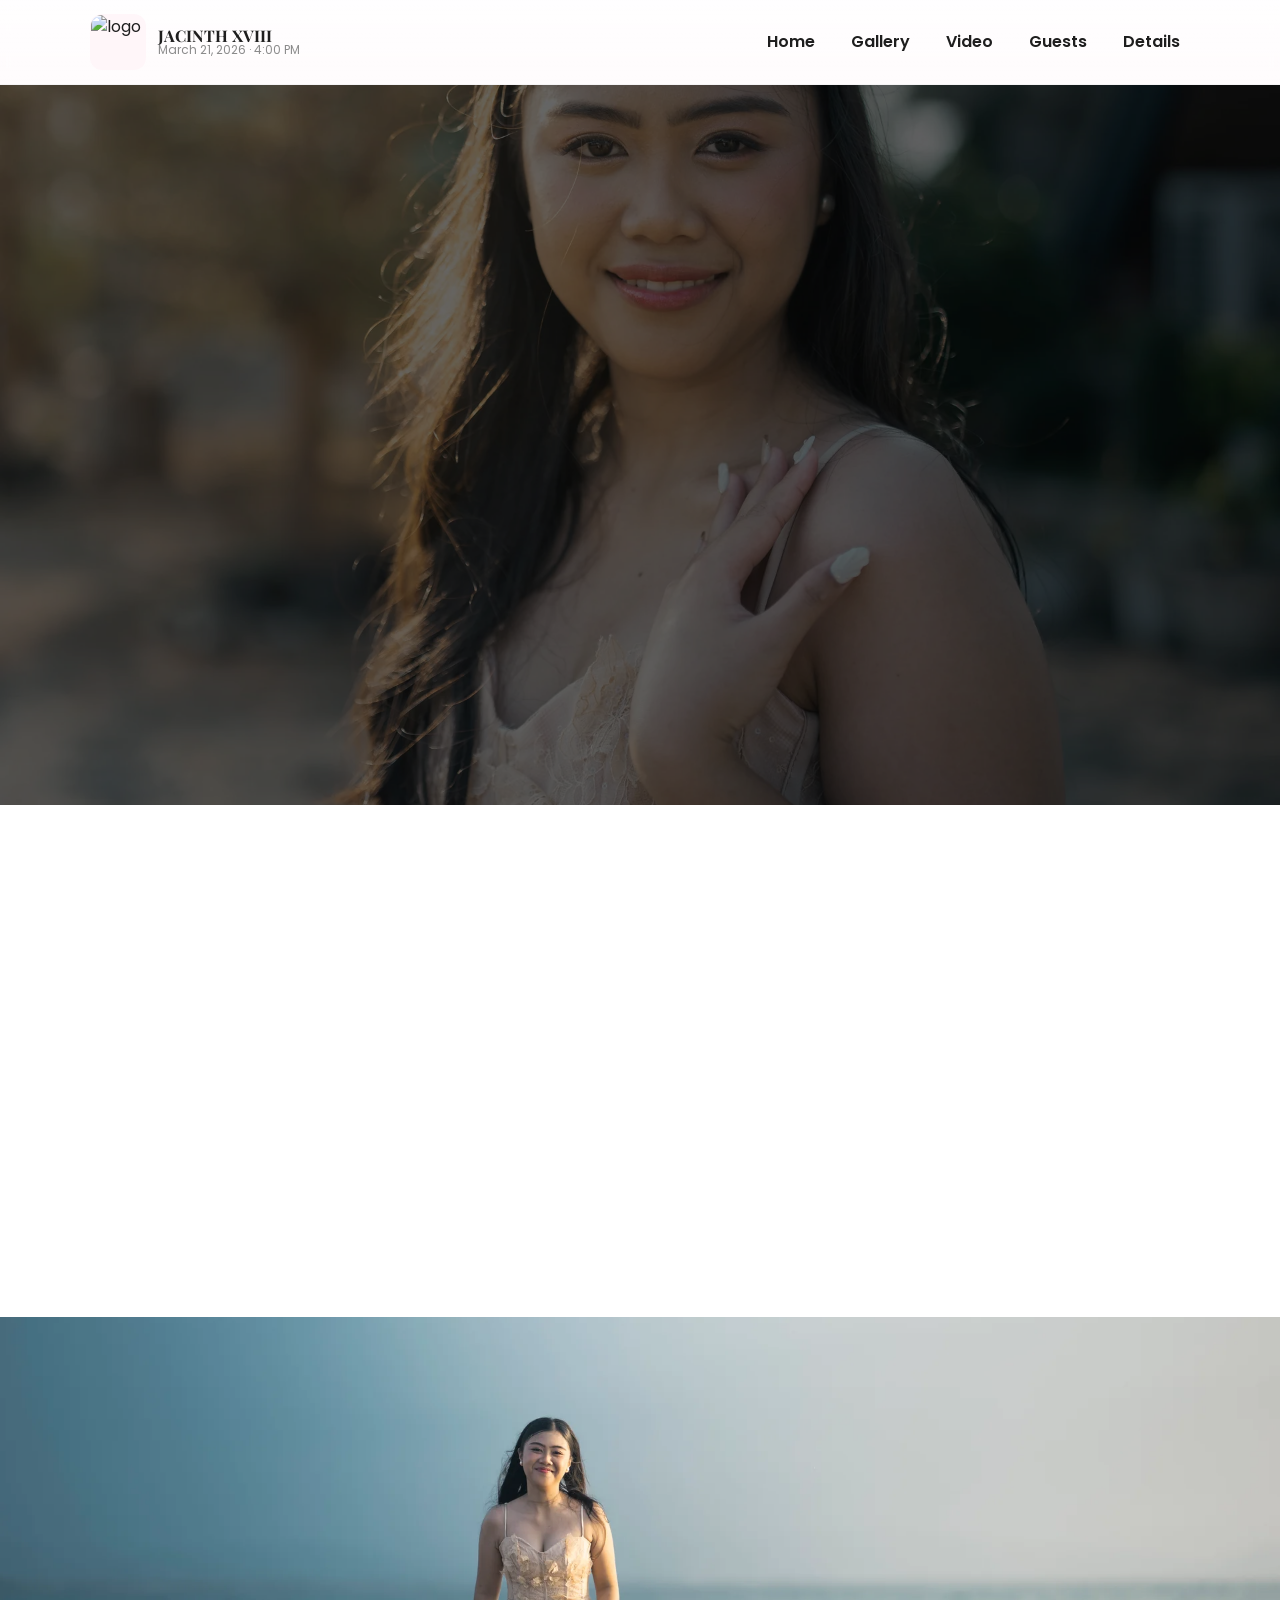
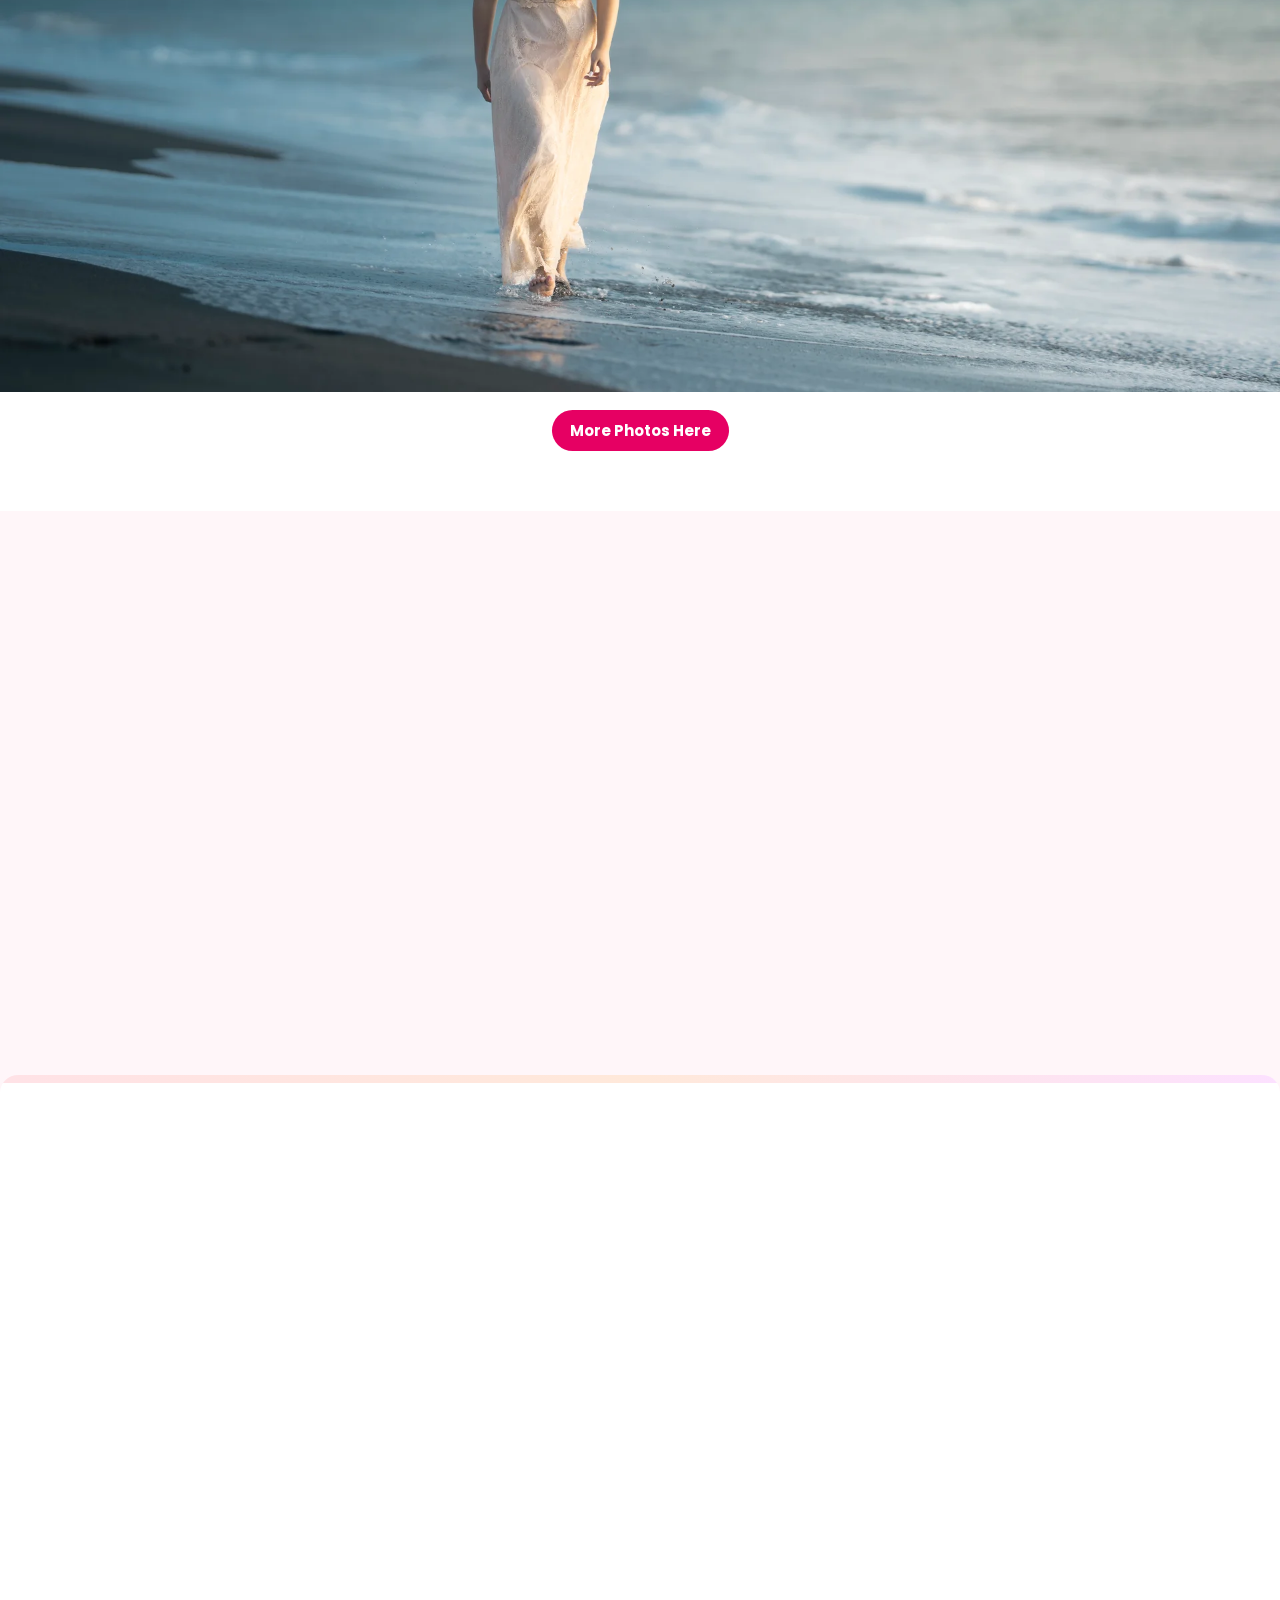
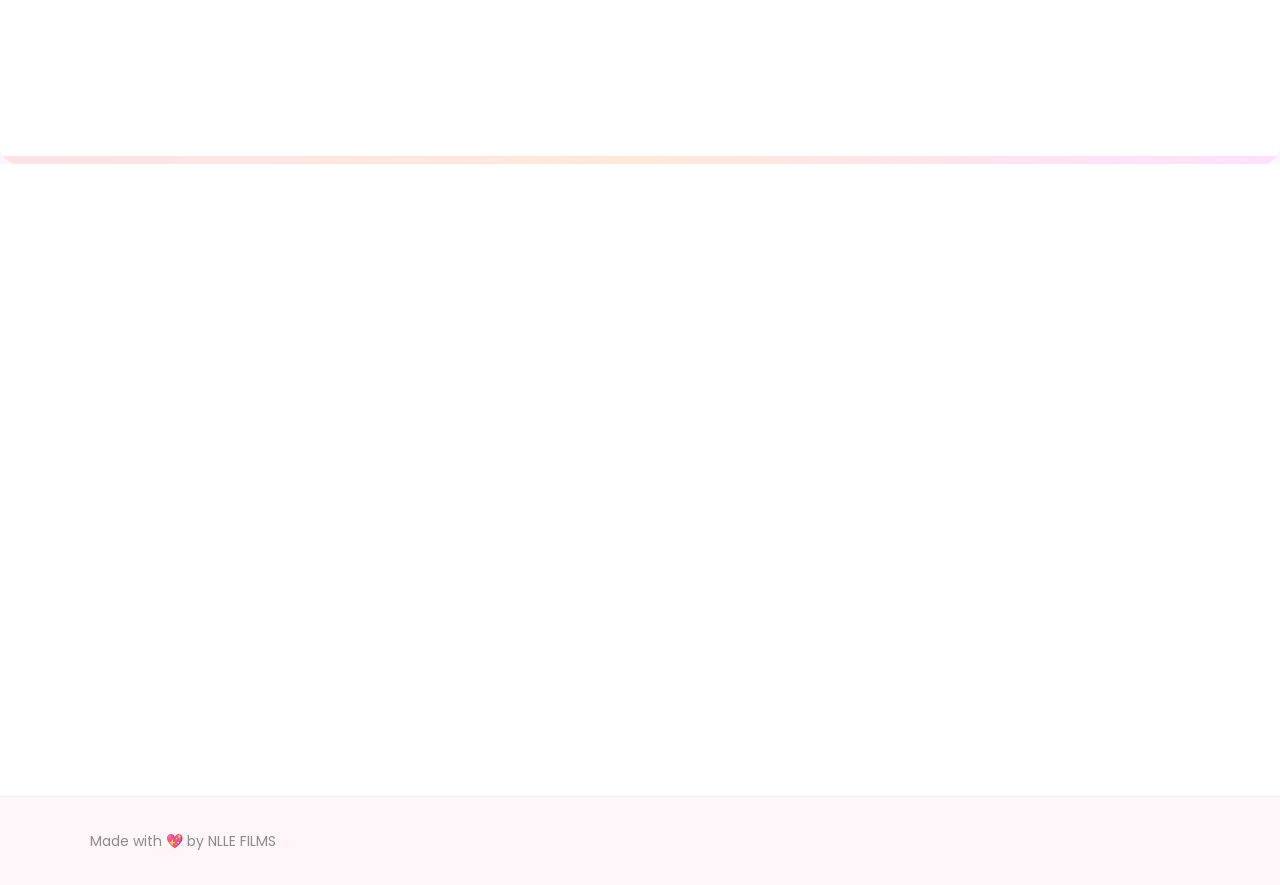
==== index.html @ ab53f70a "Initial commit with photo overlay update" ====
<!doctype html>
<html lang="en">
<head>
  <meta charset="utf-8" />
  <meta name="viewport" content="width=device-width,initial-scale=1" />
  <title> JACINTH XVIII | DEBUT</title>
  <meta name="description" content="Digital invitation — modern, responsive web invite.">
  <!-- Google Fonts -->
  <link href="https://fonts.googleapis.com/css2?family=Poppins:wght@300;400;600;700&family=Playfair+Display:wght@400;700&display=swap" rel="stylesheet">
  <!-- Swiper CSS -->
  <link rel="stylesheet" href="https://cdn.jsdelivr.net/npm/swiper@9/swiper-bundle.min.css" />
  <!-- AOS -->
  <link rel="stylesheet" href="https://cdn.jsdelivr.net/npm/aos@2.3.4/dist/aos.css" />
  <!-- Custom CSS -->
  <link rel="stylesheet" href="style.css" />
  <meta name="theme-color" content="#FFF6F9">
</head>
<body>
  <!-- NAVBAR -->
  <header class="site-header">
    <div class="container nav-inner">
      <div class="brand">
        <a href="#home" class="brand-link">
          <img src="photos/logo.jpg" alt="logo" class="logo" />
          <div class="brand-text">
            <span class="event-name">JACINTH XVIII</span>
            <small class="event-sub">March 21, 2026 · 4:00 PM</small>
          </div>
        </a>
      </div>

      <nav class="main-nav" id="mainNav">
        <ul class="nav-links">
          <li><a href="#home">Home</a></li>
          <li><a href="#gallery">Gallery</a></li>
          <li><a href="#video">Video</a></li>
          <li><a href="#guests">Guests</a></li>
          <li><a href="#details">Details</a></li>
        </ul>
       
      </nav>

      <button class="nav-toggle" id="navToggle" aria-label="Toggle navigation" aria-expanded="false">
        <span class="hamburger"></span>
      </button>
    </div>
  </header>

   <!-- PHOTO OVERLAY SECTION -->
<section id="hero-feature" class="hero-feature-wrapper">

  <div class="hero-feature-bg">
    <img src="optimized/JACINTH76.webp" alt="Jacinth Photo">
  </div>

  <div class="hero-feature-mask"></div>

  <div class="hero-feature-body" data-aos="fade-up">
    <h2 class="section-title">JACINTH XVIII</h2>
    <p class="section-sub2">A Debut by NLLE FILMS</p>
  </div>

</section>


  <!-- HERO -->
<section id="home" class="hero plain-hero">
  <div class="container hero-inner" data-aos="fade-up">
    <div class="hero-card">
      <h1 class="hero-title">You're Invited</h1>
      <p class="hero-sub">Join us as we celebrate <strong>JACINTH CHLOE 18th Birthday</strong></p>
      <p class="hero-date">March 21, 2026 · 4:00 PM</p>
      <div class="hero-actions">
        <a class="btn btn-primary" href="#details">See Details</a>
      </div>
</section>



  <!-- GALLERY / CAROUSEL -->
<section id="gallery" class="gallery-section">
  <div class="gallery-header" data-aos="fade-up">
    <h2 class="section-title">Pre Debut Photo Highlights</h2>
    <p class="section-sub">A few Snippets of the Cinematic Pre Debut Shoot</p>
  </div>

  <!-- Swiper -->
  <div class="swiper mySwiper">
    <div class="swiper-wrapper">
      <!-- Replace src values with your images in /photos -->
      <div class="swiper-slide"><img src="optimized/JACINTH92.webp" loading="lazy" alt="Photo 1"></div>
      <div class="swiper-slide"><img src="optimized/JACINTH62.webp" loading="lazy" alt="Photo 2"></div>
      <div class="swiper-slide"><img src="optimized/JACINTH19.webp" loading="lazy" alt="Photo 3"></div>
      <div class="swiper-slide"><img src="optimized/JACINTH80.webp" loading="lazy" alt="Photo 4"></div>
      <div class="swiper-slide"><img src="optimized/JACINTH73.webp" loading="lazy" alt="Photo 5"></div>
    </div>
    <div class="swiper-pagination"></div>
  </div>

  <div class="hero-actions">
        <a class="btn btn-primary" href="gallery.html">More Photos Here</a>
      </div>
</section>

  <!-- GUEST LIST -->
<section id="guests" class="section guests-section">
  <div class="container" data-aos="fade-up">
    <h2 class="section-title">The 18’s</h2>
    <p class="section-sub">We can’t wait to celebrate with everyone</p>

    <!-- Category Tabs -->
    <div class="guest-tabs">
      <button class="guest-tab active" data-target="roses">18 Roses</button>
      <button class="guest-tab" data-target="cupcakes">18 Cupcakes</button>
      <button class="guest-tab" data-target="blue-bill">18 Blue Bills</button>
      <button class="guest-tab" data-target="candles">18 Candles</button>
      <button class="guest-tab" data-target="treasures">18 Treasures</button>
    </div>

    <!-- Guest Lists -->
    <div class="guest-lists">
      <!-- Roses -->
      <div class="guest-grid active" id="roses">
        <div class="guest-card">Rome Dawa</div>
        <div class="guest-card">Jairus Custosa</div>
        <div class="guest-card">Joshua Custosa</div>
        <div class="guest-card">Red Dawa</div>
        <div class="guest-card">Edwin Gonzales</div>
        <div class="guest-card">Michelson Lapitan</div>
        <div class="guest-card">Gideon Alnas</div>
        <div class="guest-card">Asher Lucero</div>
        <div class="guest-card">Yuri Ragual</div>
        <div class="guest-card">Jasper Labiano</div>
        <div class="guest-card">Andrie Rodrigues</div>
        <div class="guest-card">Gerald Doña</div>
        <div class="guest-card">Ace Leal</div>
        <div class="guest-card">Rhyze Acosta</div>
        <div class="guest-card">Angelo Lacasandile</div>
        <div class="guest-card">Sean Banay</div>
        <div class="guest-card">Magat Dawa</div>
        <div class="guest-card">Jonathan Dawa</div>
      </div>

      <!-- Cupcakes -->
<div class="guest-grid" id="cupcakes">
  <div class="guest-card">Keisha Burgos</div>
  <div class="guest-card">Michael Lapitan</div>
  <div class="guest-card">Nadia Agbulos</div>
  <div class="guest-card">Elechtra Dawa</div>
  <div class="guest-card">Iznayra Habon</div>
  <div class="guest-card">Hanna Ragas</div>
  <div class="guest-card">Humphrey Torres</div>
  <div class="guest-card">Alison Bulan</div>
  <div class="guest-card">Abby Lanipa</div>
  <div class="guest-card">Qwyncy Opinion</div>
  <div class="guest-card">Lorhenz Javier</div>
  <div class="guest-card">Deby Cariño</div>
  <div class="guest-card">Amirah Bondad</div>
  <div class="guest-card">Jael Habon</div>
  <div class="guest-card">Jelai Daqcuel</div>
  <div class="guest-card">Maylene Buhatin</div>
  <div class="guest-card">John Michael Jandoc</div>
  <div class="guest-card">Robert Quining</div>
</div>

<!-- Blue Bill -->
<div class="guest-grid" id="blue-bill">
  <div class="guest-card">Camilo Rodila</div>
  <div class="guest-card">Ignatilis Rodila</div>
  <div class="guest-card">Rodelito Rodila</div>
  <div class="guest-card">Rodolfo Rodila</div>
  <div class="guest-card">Hazel Cherry Lai</div>
  <div class="guest-card">Jojo Turgano</div>
  <div class="guest-card">Mharian Ragasa</div>
  <div class="guest-card">Rachel Hernandez</div>
  <div class="guest-card">Naveed Warraich</div>
  <div class="guest-card">Lelaine Lapitan</div>
  <div class="guest-card">Susan Laquindanum</div>
  <div class="guest-card">Emely Avilla</div>
  <div class="guest-card">Ethel Turgano</div>
  <div class="guest-card">Roniel Lacap</div>
  <div class="guest-card">Cherry Ann Sevilla</div>
  <div class="guest-card">Aze Valdez</div>
  <div class="guest-card">Lea Joson</div>
  <div class="guest-card">Jaylord Escobar</div>
  <div class="guest-card">Barry Bokingkito</div>
  <div class="guest-card">Mark Anthony Ombac</div>
  <div class="guest-card">Luzvemenda Maputol</div>
  <div class="guest-card">Noreen Villa Fuerte</div>
  <div class="guest-card">Lesly Anne Rufin</div>
  <div class="guest-card">Erica Joy Medina</div>
  <div class="guest-card">Jellyn Maasin</div>
  <div class="guest-card">Jeron Azures</div>
</div>

<!-- 18 Candles -->
<div class="guest-grid" id="candles">
  <div class="guest-card">Eusebia Dawa</div>
  <div class="guest-card">Juliet Gonzales</div>
  <div class="guest-card">Sharon Dawa</div>
  <div class="guest-card">Eulaine Dawa</div>
  <div class="guest-card">Yen Gonzales</div>
  <div class="guest-card">Kaycee Rodriguez</div>
  <div class="guest-card">Annika Gabaldon</div>
  <div class="guest-card">Cassy Andaya</div>
  <div class="guest-card">Yvette Mulato</div>
  <div class="guest-card">Stephanie Agballog</div>
  <div class="guest-card">Dymphna Bumadilla</div>
  <div class="guest-card">Vibeth Tique</div>
  <div class="guest-card">Altheia Celes</div>
  <div class="guest-card">Kate Alamani</div>
  <div class="guest-card">Hanamichi Galigaro</div>
  <div class="guest-card">Eunice Lacanaria</div>
  <div class="guest-card">Carina Dawa</div>
</div>

<!-- 18 Treasures -->
<div class="guest-grid" id="treasures">
  <div class="guest-card">Fiona Fajardo</div>
  <div class="guest-card">Ameerah Leal</div>
  <div class="guest-card">Alyssa Medrano</div>
  <div class="guest-card">Shaira Garayan</div>
  <div class="guest-card">Jasmine Lardizabal</div>
  <div class="guest-card">Shane Vega</div>
  <div class="guest-card">Saesha Leal</div>
  <div class="guest-card">Atria Mones</div>
  <div class="guest-card">Ariane Dacones</div>
  <div class="guest-card">Irish Toquero</div>
  <div class="guest-card">Brian Morata</div>
  <div class="guest-card">Alaina Patrizeia</div>
  <div class="guest-card">Jenna Portez</div>
  <div class="guest-card">Grant Aquino</div>
  <div class="guest-card">Nick Manzano</div>
  <div class="guest-card">Lance Andaya</div>
  <div class="guest-card">Cj Libao</div>
  <div class="guest-card">Irish Gail</div>
</div>
      
    </div>
  </div>
</section>


  <!-- EVENT DETAILS -->
<section id="details" class="section details-section">
  <div class="container" data-aos="fade-up">
    <h2 class="section-title">Event Details</h2>
    <p class="section-sub">Here’s everything you need to know</p>

    <div class="details-grid">
      <div class="details-card">
        <h3>Venue</h3>
        <p>Sevilla Beach Road, Casilagan, Sta. Cruz, Ilocos Sur</p>
        <a class="map-link" href="https://maps.app.goo.gl/eJBaEur9HSqV8cCT7" target="_blank" rel="noopener">📍 Open in Google Maps</a>
      </div>

      <div class="details-card">
        <h3>Date & Time</h3>
        <ul class="detail-list">
          <li><strong>Date:</strong> March 21, 2026</li>
          <li><strong>Time:</strong> 4:00 in the Afternoon</li>
        </ul>
      </div>

      <div class="details-card">
        <h3>Dress Code</h3>
        <p>Blue</p>
      </div>

    <!-- GIFT GUIDE (Interactive Accordion) -->
    <div class="gift-guide">
      <button class="gift-toggle">
        <h3>🎁 Gift Guide</h3>
        <span class="toggle-icon">+</span>
      </button>

    </div>
  </div>
</section>

<!-- EVENT SUPPLIERS / CREDITS -->
<section id="suppliers" class="suppliers-section">
  <div class="container" data-aos="fade-up">
    <h2 class="section-title">Event Suppliers</h2>
    <p class="section-sub">The Amazing Event Teams</p>

    <div class="suppliers-grid">
        <!-- Featured Supplier -->
    <div class="featured-supplier">
      <p>Captured & Created By</p>
      <a href="https://www.facebook.com/nllefilms" target="_blank" class="featured-link flinders-font">
        NLLE <span>Films</span> 🎥
      </a>
    </div>

      <div class="supplier-card">
        <h3>Catering</h3>
        <p class="supplier-name">Castro Catering Services</p>
      </div>

      <div class="supplier-card">
        <h3>Emcee</h3>
        <p class="supplier-name">Mr. Kenneth Corpuz</p>
      </div>
      <div class="supplier-card1">
        <p>Photobooth by NLLE FILMS</p>
      </div>

      
    </div>
  </div>
</section>


  <!-- FOOTER -->
  <footer class="site-footer">
    <div class="container footer-inner">
      <div class="footer-left">
        <p>Made with <span aria-hidden="true">💖</span> by NLLE FILMS</p>
      </div>
      
    </div>
  </footer>

  <!-- Dependencies (Swiper, AOS) and custom script -->
  <script src="https://cdn.jsdelivr.net/npm/swiper@9/swiper-bundle.min.js"></script>
  <script src="https://cdn.jsdelivr.net/npm/aos@2.3.4/dist/aos.js"></script>
  <script src="script.js"></script>
</body>
</html>
---- style.css ----
@font-face {
  font-family: 'Flinders Trial';
  src: url('fonts/FlindersTrial-Regular.woff2') format('woff2'),
       url('fonts/FlindersTrial-Regular.ttf') format('truetype');
  font-weight: normal;
  font-style: normal;
  font-display: swap;
}

/* ===== Variables & Base ===== */
:root {
  --bg: #FFF6F9;
  --card: #FFFFFF;
  --muted: #8b8b8b;
  --text: #1e1e1e;
  --primary: #FFD6E0; /* light pink */
  --accent: #e60063;  /* main accent */
  --gold: #FFD700;
  --radius: 14px;
  --glass: rgba(255,255,255,0.6);
  --container: 1100px;
}

* { box-sizing: border-box; }
html, body { height: 100%; }

body {
  margin: 0;
  font-family: 'Poppins', system-ui, -apple-system, "Segoe UI", Roboto, "Helvetica Neue", Arial;
  color: var(--text);
  background: var(--bg);
  -webkit-font-smoothing: antialiased;
  -moz-osx-font-smoothing: grayscale;
  line-height: 1.45;
  -webkit-overflow-scrolling: touch;
}

/* ===== Layout container ===== */
.container {
  width: calc(100% - 48px);
  max-width: var(--container);
  margin: 0 auto;
}

/* ===== Header / Nav ===== */
.site-header {
  position: sticky;
  top: 0;
  z-index: 120;
  backdrop-filter: blur(6px);
  background: linear-gradient(180deg, rgba(255,255,255,0.88), rgba(255,255,255,0.62));
  border-bottom: 1px solid rgba(0,0,0,0.04);
}

.nav-inner {
  display: flex;
  align-items: center;
  gap: 16px;
  padding: 14px 0;
}

.brand { display: flex; align-items: center; gap: 12px; }
.brand-link { display: flex; align-items: center; gap: 12px; text-decoration: none; color: inherit; }

.logo {
  width: 56px; height: 56px; border-radius: 12px;
  background: linear-gradient(135deg, var(--bg), var(--bg));
  object-fit: cover; padding: 1px; display: inline-block;
}

.brand-text { line-height: 1; }
.event-name { display: block; font-family: 'Playfair Display', serif; font-weight: 700; }
.event-sub { display: block; font-size: 12px; color: var(--muted); }

/* nav */
.main-nav { margin-left: auto; display: flex; align-items: center; gap: 18px; }
.nav-links { list-style: none; padding: 0; margin: 0; display: flex; gap: 16px; align-items: center; }
.nav-links a {
  color: var(--text); text-decoration: none; font-weight: 600;
  padding: 8px 10px; border-radius: 8px;
}
.nav-links a:hover {
  background: var(--card);
  box-shadow: 0 6px 20px rgba(129, 137, 154, 0.06);
}
.rsvp-btn {
  background: var(--accent); color: #fff;
  padding: 8px 14px; border-radius: 999px; text-decoration: none;
  font-weight: 700; box-shadow: 0 6px 20px rgba(139,198,236,0.18);
}

/* mobile toggle */
.nav-toggle { display: none; background: none; border: 0; padding: 8px; border-radius: 8px; }
.hamburger {
  display: inline-block; width: 28px; height: 2px; background: #333; position: relative;
}
.hamburger::before, .hamburger::after {
  content: ""; position: absolute; left: 0; width: 28px; height: 2px; background: #333; transition: transform .2s;
}
.hamburger::before { top: -8px; }
.hamburger::after { top: 8px; }

/* ===== HERO ===== */
.hero {
  min-height: 2vh;
  display: flex;
  align-items: center;
  justify-content: center;
  position: relative;
  background: #ffffff;
  color: #222;
  padding: 2rem 0;
}

.hero-overlay { display: none; }

.hero-inner {
  position: relative;
  display: flex;
  align-items: center;
  justify-content: center;
  text-align: center;
}

.hero-card {
  max-width: 820px;
  background: #ffffff;
  border: 1px solid rgba(0, 0, 0, 0.05);
  border-radius: 18px;
  padding: 40px 32px;
  box-shadow: 0 12px 40px rgba(0, 0, 0, 0.06);
}

.hero-title {
  font-family: 'Playfair Display', serif;
  font-size: 42px;
  margin: 8px 0;
  color: #222;
}

.hero-sub { font-size: 18px; margin: 6px 0; color: #555; }
.hero-date { font-weight: 700; margin: 10px 0; color: #333; }

.hero-actions {
  display: flex;
  gap: 12px;
  justify-content: center;
  margin-top: 18px;
}

.btn {
  display: inline-block;
  padding: 10px 18px;
  border-radius: 999px;
  text-decoration: none;
  font-weight: 700;
  font-size: 15px;
  transition: all 0.3s ease;
}

.btn-primary { background: var(--accent); color: #fff; }
.btn-primary:hover { opacity: 0.9; transform: translateY(-2px); }

.btn-ghost {
  background: transparent;
  border: 2px solid rgba(0, 0, 0, 0.08);
  color: #222;
}
.btn-ghost:hover { background: rgba(0, 0, 0, 0.03); }

/* music toggle */
.music-toggle {
  position: absolute;
  right: 20px;
  bottom: 20px;
  background: #fff;
  border-radius: 50%;
  width: 44px;
  height: 44px;
  border: 0;
  font-weight: 700;
  box-shadow: 0 10px 30px rgba(24, 24, 24, 0.06);
  cursor: pointer;
  transition: all 0.3s ease;
}
.music-toggle:hover { transform: scale(1.05); }

/* ===== Sections ===== */
.section { padding: 68px 0; }
.section-title {
  font-family: 'Playfair Display', serif;
  font-size: 28px;
  margin: 0 0 8px;
}
.section-sub2 { color: white; margin-bottom: 22px; margin-top: -30px; }

/* ===== Full-width Gallery Carousel ===== */
.gallery-section {
  width: 100%;
  overflow: hidden;
  background: #fff;
  padding: 60px 0;
}

.gallery-header {
  text-align: center;
  margin-bottom: 24px;
}

.gallery-section .section-title {
  font-family: 'Playfair Display', serif;
  font-size: 2rem;
  color: #222;
}

.gallery-section .section-sub {
  font-size: 1rem;
  color: #666;
}

/* Make carousel edge-to-edge full width */
.mySwiper {
  width: 100vw;
  position: relative;
  left: 50%;
  right: 50%;
  margin-left: -50vw;
  margin-right: -50vw;
}

.swiper-slide img {
  width: 100%;
  height: 75vh;
  object-fit: cover;
  display: block;
}

.swiper-pagination { bottom: 12px !important; }
.swiper-pagination-bullet {
  background: var(--accent);
  opacity: 0.6;
}
.swiper-pagination-bullet-active {
  opacity: 1;
  background: var(--accent);
}



/* ===== Fullscreen Video Section ===== */
.video-section {
  position: relative;
  width: 100%;
  height: 100vh;
  overflow: hidden;
}

.video-section .video-bg {
  position: absolute;
  top: 0; left: 0;
  width: 100%;
  height: 100%;
  object-fit: cover;
  z-index: 0;
}

.video-section .video-overlay {
  position: absolute;
  top: 0; left: 0;
  width: 100%; height: 100%;
  background: rgba(0,0,0,0.25);
  display: flex;
  align-items: center;
  justify-content: center;
  z-index: 1;
}

.video-section .video-content {
  text-align: center;
  color: #fff;
  padding: 1em 2em;
}
.video-section .section-title {
  font-family: 'Playfair Display', serif;
  font-size: 2.5rem;
  margin: 0 0 0.5em;
}
.video-section .section-sub {
  font-size: 1.1rem;
  color: #f5f5f5;
}

/* ===== Guest List Tabs ===== */
.guest-tabs {
  display: flex;
  justify-content: center;
  gap: 10px;
  margin-bottom: 30px;
  flex-wrap: wrap;
}

.guest-tab {
  background: #fff;
  border: 2px solid var(--primary);
  color: var(--accent);
  font-weight: 600;
  padding: 10px 18px;
  border-radius: 999px;
  cursor: pointer;
  transition: all 0.3s ease;
}

.guest-tab:hover {
  background: var(--primary);
  color: #fff;
  transform: translateY(-2px);
}

.guest-tab.active {
  background: var(--accent);
  color: #fff;
  border-color: var(--accent);
}

/* ===== Guest Grid ===== */
.guest-grid {
  display: none;
  grid-template-columns: repeat(auto-fit, minmax(140px, 1fr));
  gap: 14px;
  transition: opacity 0.3s ease;
}

.guest-grid.active {
  display: grid;
  animation: fadeIn 0.4s ease forwards;
}

@keyframes fadeIn {
  from { opacity: 0; transform: translateY(10px); }
  to { opacity: 1; transform: translateY(0); }
}

/* Guest Cards */
.guest-card {
  background: var(--card);
  padding: 16px 10px;
  border-radius: 14px;
  text-align: center;
  font-weight: 600;
  box-shadow: 0 8px 24px rgba(0,0,0,0.04);
  transition: transform 0.25s ease, box-shadow 0.25s ease;
}

.guest-card:hover {
  transform: translateY(-4px);
  box-shadow: 0 10px 30px rgba(0,0,0,0.08);
}

/* Responsive */
@media (max-width: 480px) {
  .guest-tab {
    padding: 8px 14px;
    font-size: 14px;
  }
}


/* ===== EVENT DETAILS SECTION ===== */
.details-section {
  background: #fff;
  padding: 80px 0;
  border-radius: 18px;
  position: relative;
  overflow: hidden;
}

/* Decorative gradient glow at top and bottom */
.details-section::before,
.details-section::after {
  content: "";
  position: absolute;
  left: 0;
  width: 100%;
  height: 8px;
  background: linear-gradient(90deg, #ffb6c1, #ffc7a2, #f8b3ff);
  opacity: 0.4;
}
.details-section::before {
  top: 0;
}
.details-section::after {
  bottom: 0;
}

/* Grid Layout */
.details-grid {
  display: grid;
  grid-template-columns: repeat(auto-fit, minmax(260px, 1fr));
  gap: 24px;
  margin-top: 40px;
}

/* Card Styles */
.details-card {
  background: linear-gradient(180deg, #ffffff 80%, #f9f9f9);
  border-radius: 16px;
  padding: 28px 24px;
  box-shadow: 0 6px 20px rgba(0,0,0,0.05);
  border: 1px solid rgba(0,0,0,0.05);
  text-align: left;
  transition: transform 0.3s ease, box-shadow 0.3s ease, border 0.3s ease;
}

.details-card:hover {
  transform: translateY(-6px);
  box-shadow: 0 16px 40px rgba(0,0,0,0.08);
  border-color: rgba(255, 182, 193, 0.6);
}

/* Title */
.details-card h3 {
  font-size: 1.3rem;
  font-weight: 700;
  margin-bottom: 10px;
  color: #222;
  position: relative;
}

.details-card h3::after {
  content: "";
  display: block;
  width: 40px;
  height: 3px;
  background: linear-gradient(90deg, #ffb6c1, #ff99cc);
  border-radius: 2px;
  margin-top: 6px;
}

/* Text */
.details-card p {
  color: #555;
  line-height: 1.6;
  font-size: 0.95rem;
}

/* List */
.details-card ul {
  list-style: none;
  padding: 0;
  margin: 0;
}

.details-card ul li {
  margin: 6px 0;
  color: #444;
  display: flex;
  align-items: center;
  gap: 8px;
}

.details-card ul li::before {
  content: "⏺";
  font-size: 8px;
  color: #ff99cc;
}

/* Buttons */
.details-card .btn {
  display: inline-block;
  margin-top: 10px;
  background: linear-gradient(90deg, #ff99cc, #ffc7a2);
  color: #fff;
  border: none;
  border-radius: 999px;
  padding: 10px 18px;
  font-weight: 600;
  text-decoration: none;
  transition: background 0.3s ease, transform 0.2s ease;
}

.details-card .btn:hover {
  background: linear-gradient(90deg, #ff82ba, #ffb37a);
  transform: translateY(-2px);
}

/* Map link */
.map-link {
  display: inline-block;
  margin-top: 6px;
  color: #ff66a0;
  text-decoration: none;
  font-weight: 600;
  transition: color 0.3s ease;
}

.map-link:hover {
  color: #ff3385;
}


/* ===== Gift Guide Accordion ===== */
.gift-guide {
  margin-top: 50px;
  max-width: 700px;
  margin-inline: auto;
  background: var(--card);
  border-radius: var(--radius);
  box-shadow: 0 8px 28px rgba(0,0,0,0.04);
  overflow: hidden;
  transition: all 0.3s ease;
}

.gift-toggle {
  width: 100%;
  background: var(--primary);
  border: none;
  outline: none;
  display: flex;
  justify-content: space-between;
  align-items: center;
  padding: 18px 24px;
  font-size: 1.2rem;
  font-weight: 600;
  cursor: pointer;
  color: var(--accent);
  border-bottom: 1px solid rgba(0,0,0,0.05);
}

.gift-toggle:hover {
  background: var(--accent);
  color: #fff;
}

.toggle-icon {
  font-size: 1.6rem;
  transition: transform 0.3s ease;
}

.gift-content {
  display: none;
  background: #fff;
  padding: 24px;
  animation: fadeIn 0.4s ease;
}

.gift-content ul {
  list-style: none;
  margin: 0;
  padding: 0;
}

.gift-content li {
  padding: 8px 0;
  border-bottom: 1px solid rgba(0,0,0,0.05);
  font-size: 15px;
  color: #333;
}

.gift-content li strong {
  color: var(--accent);
}

/* Active Accordion State */
.gift-guide.active .gift-content {
  display: block;
}

.gift-guide.active .toggle-icon {
  transform: rotate(45deg);
}

/* Animation */
@keyframes fadeIn {
  from {opacity: 0; transform: translateY(10px);}
  to {opacity: 1; transform: translateY(0);}
}


/* Footer */
.site-footer {
  padding: 20px 0;
  background: transparent;
  border-top: 1px solid rgba(0,0,0,0.04);
}
.footer-inner {
  display: flex;
  justify-content: space-between;
  align-items: center;
  gap: 12px;
  font-size: 14px;
  color: var(--muted);
}

/* ===== Responsive ===== */
@media (max-width: 900px) {
  .hero-card { padding: 22px; }
  .logo { width: 44px; height: 44px; }
  .nav-links { display: none; }
  .nav-toggle { display: block; }
  .main-nav.active .nav-links {
    display: flex; flex-direction: column;
    position: absolute; right: 18px; top: 68px;
    background: var(--card); padding: 8px;
    border-radius: 12px;
    box-shadow: 0 10px 34px rgba(0,0,0,0.08);
  }
  .rsvp-btn { display: none; }
  .swiper-slide img { height: 260px; }
}

@media (max-width: 480px) {
  .hero-title { font-size: 28px; }
  .hero-sub { font-size: 15px; }
  .hero-inner { padding: 40px 0; }
  .music-toggle { right: 12px; bottom: 12px; }
}

.video-section {
  background: #fff;
  height: 700px;
  padding: 80px 0;
  text-align: center;
}

.video-header {
  margin-bottom: 30px;
}

.video-container {
  position: relative;
  max-width: 900px;
  margin: 0 auto;
  border-radius: 16px;
  overflow: hidden;
  box-shadow: 0 10px 40px rgba(0, 0, 0, 0.1);
}

.highlight-video {
  width: 100%;
  height: auto;
  display: block;
  object-fit: cover;
  border-radius: 16px;
  background: #000;
}

/* Make video responsive */
@media (max-width: 900px) {
  .video-container {
    max-width: 95%;
  }
}

@media (max-width: 600px) {
  .video-section {
    padding: 60px 0;
    height: 500px;
  }

  .highlight-video {
    border-radius: 12px;
  }
}

/* ===== Event Suppliers Section ===== */
.suppliers-section {
  background: #fff;
  padding: 100px 0;
}

.suppliers-section .section-title {
  text-align: center;
  font-size: 2.4rem;
  color: #222;
  margin-bottom: 10px;
}

.suppliers-section .section-sub {
  text-align: center;
  color: #666;
  margin-bottom: 50px;
  font-size: 1rem;
}

/* ===== Featured Supplier (NLLE Films) ===== */
.featured-supplier {
  text-align: center;
  margin-bottom: 60px;
}

.featured-supplier p {
  color: #888;
  font-size: 0.95rem;
  margin-bottom: 8px;
  letter-spacing: 1px;
}

.featured-link {
  display: inline-block;
  font-family: 'Playfair Display', serif;
  font-size: 2rem;
  font-weight: 700;
  color: #e91e63;
  text-decoration: none;
  background: linear-gradient(90deg, #e91e63, #ff4081);
  -webkit-background-clip: text;
  -webkit-text-fill-color: transparent;
  transition: all 0.3s ease;
  position: relative;
}

.featured-link span {
  color: #111;
  -webkit-text-fill-color: initial;
}

.featured-link::after {
  content: "→";
  opacity: 0;
  margin-left: 8px;
  transition: all 0.3s ease;
  color: #e91e63;
}

.featured-link:hover::after {
  opacity: 1;
  transform: translateX(5px);
}

.featured-link:hover {
  transform: scale(1.05);
}

/* ===== Grid of Other Suppliers ===== */
.suppliers-grid {
  display: grid;
  grid-template-columns: repeat(auto-fit, minmax(220px, 1fr));
  gap: 30px;
  max-width: 900px;
  margin: 0 auto;
}

.supplier-card {
  background: #f0f0f0;
  border-radius: 16px;
  padding: 25px 20px;
  text-align: center;
  transition: all 0.25s ease;
  box-shadow: 0 6px 18px rgba(0,0,0,0.04);
}

.supplier-card1 {
  background: #1f1f1f;
  color: white;
  border-radius: 16px;
  padding: 25px 20px;
  text-align: center;
  transition: all 0.25s ease;
  box-shadow: 0 6px 18px rgba(0,0,0,0.04);
}

.supplier-card1:hover {
  background: #ffffff;
  color: black;
  border-radius: 16px;
  padding: 25px 20px;
  text-align: center;
  transition: all 0.25s ease;
  box-shadow: 0 6px 18px rgba(0,0,0,0.04);
}

.supplier-card:hover {
  transform: translateY(-5px);
  box-shadow: 0 12px 28px rgba(0,0,0,0.06);
}

.supplier-card h3 {
  color: #555;
  font-size: 1rem;
  font-weight: 600;
  margin-bottom: 8px;
}

.supplier-name {
  font-size: 1.1rem;
  color: #111;
  text-decoration: none;
  font-weight: 600;
}


/* Flinders Trial font style */
.flinders-font {
  font-family: 'Flinders Trial', serif;
}

/* Mobile optimization */
@media (max-width: 600px) {
  .featured-link {
    font-size: 1.6rem;
  }
}

.youtube-wrapper {
  position: relative;
  width: 100%;
  padding-bottom: 56.25%; /* 16:9 aspect ratio */
  height: 0;
  overflow: hidden;
}

.youtube-wrapper iframe {
  position: absolute;
  top: 0;
  left: 0;
  width: 100%;
  height: 100%;
  border: 0;
}

.video-wrapper {
  position: relative;
  width: 100%;
  max-width: 960px;
  margin: 0 auto;
  padding-bottom: 56.25%; /* 16:9 aspect ratio */
  height: 0;
  overflow: hidden;
}

.video-wrapper video,
.video-wrapper img {
  position: absolute;
  top: 0;
  left: 0;
  width: 100%;
  height: 100%;
  object-fit: cover;
}

.video-wrapper .video-poster {
  cursor: pointer;
}

.video-wrapper .play-button {
  position: absolute;
  top: 50%;
  left: 50%;
  transform: translate(-50%, -50%);
  text-decoration: none;
  font-size: 4rem;
  color: #fff;
  cursor: pointer;
  z-index: 2;
  text-shadow: 0 0 10px rgba(0,0,0,0.7);
}

.video-wrapper .play-button1 {
  position: absolute;
  top: 50%;
  left: 50%;
  transform: translate(-50%, -50%);
  text-decoration: none;
  font-size: 4rem;
  color: #fff;
  cursor: pointer;
  z-index: 2;
  text-shadow: 0 0 10px rgba(0,0,0,0.7);
}

/* Unique Hero Feature Section */
.hero-feature-wrapper {
  position: relative;
  width: 100%;
  height: 80vh; /* Responsive height */
  min-height: 500px;
  display: flex;
  align-items: center;
  justify-content: center;
  overflow: hidden;
  color: #fff;
}

.hero-feature-bg {
  position: absolute;
  top: 0;
  left: 0;
  width: 100%;
  height: 100%;
  z-index: 1;
}

.hero-feature-bg img {
  width: 100%;
  height: 100%;
  object-fit: cover;
}

/* The Overlay Mask */
.hero-feature-mask {
  position: absolute;
  top: 0;
  left: 0;
  width: 100%;
  height: 100%;
  background: rgba(0, 0, 0, 0.6); /* Darkens the image for text clarity */
  z-index: 2;
}

/* The Text Content */
.hero-feature-body {
  position: relative;
  text-align: center;
  z-index: 3;
  padding: 0 20px;
}

.section-sub2 {
  padding-top: 10px;
}
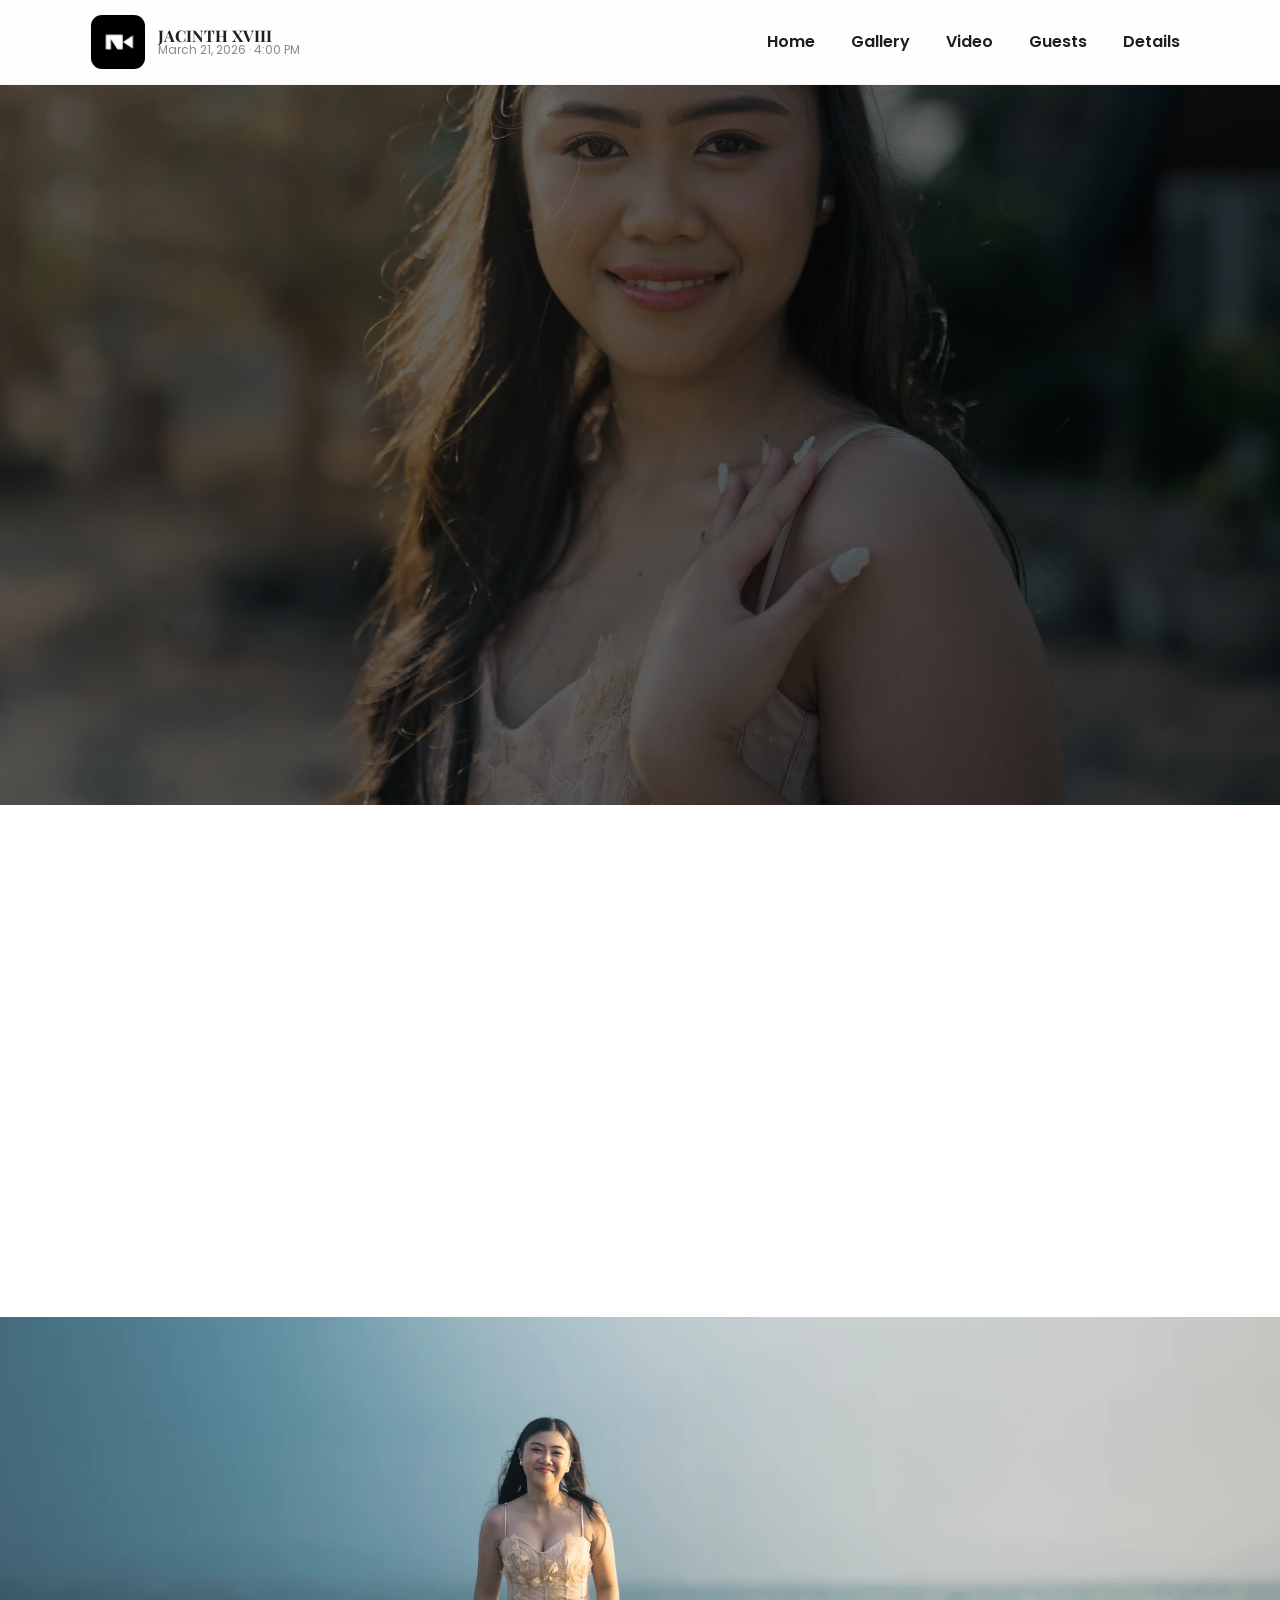
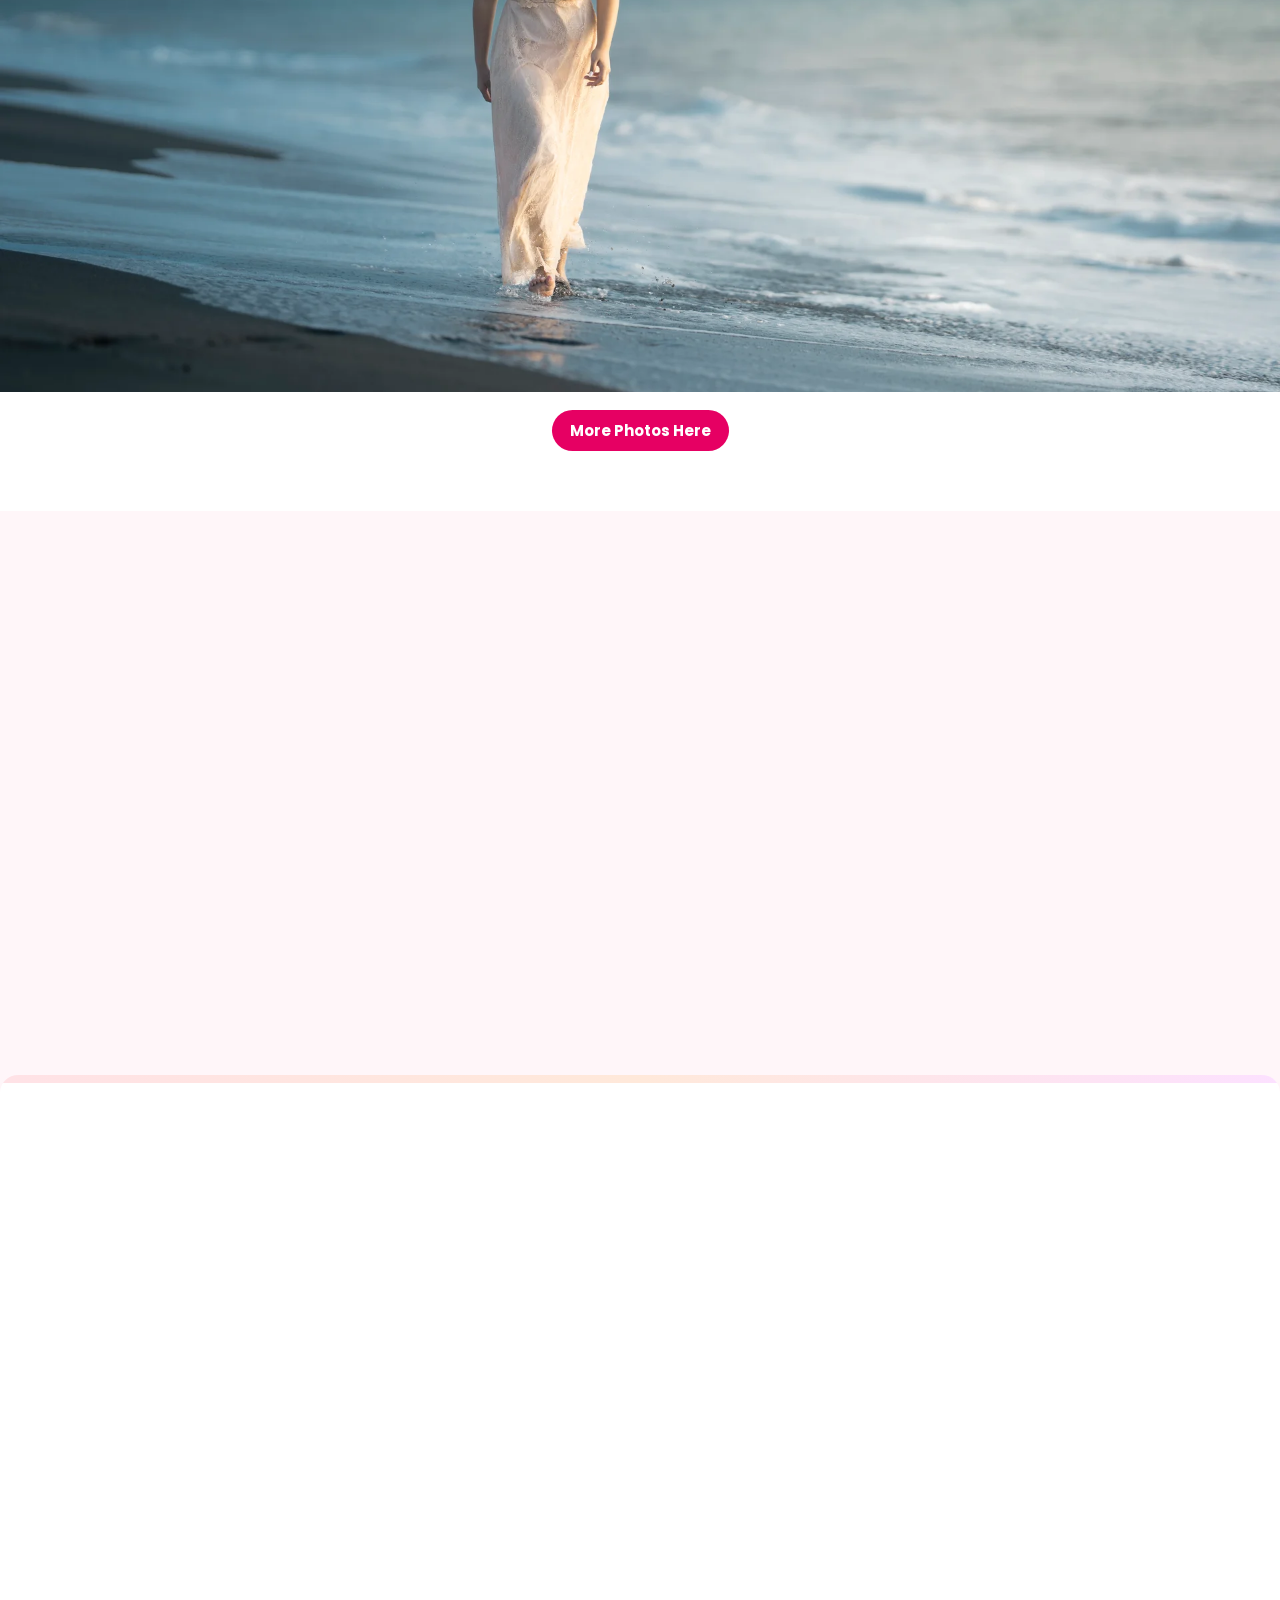
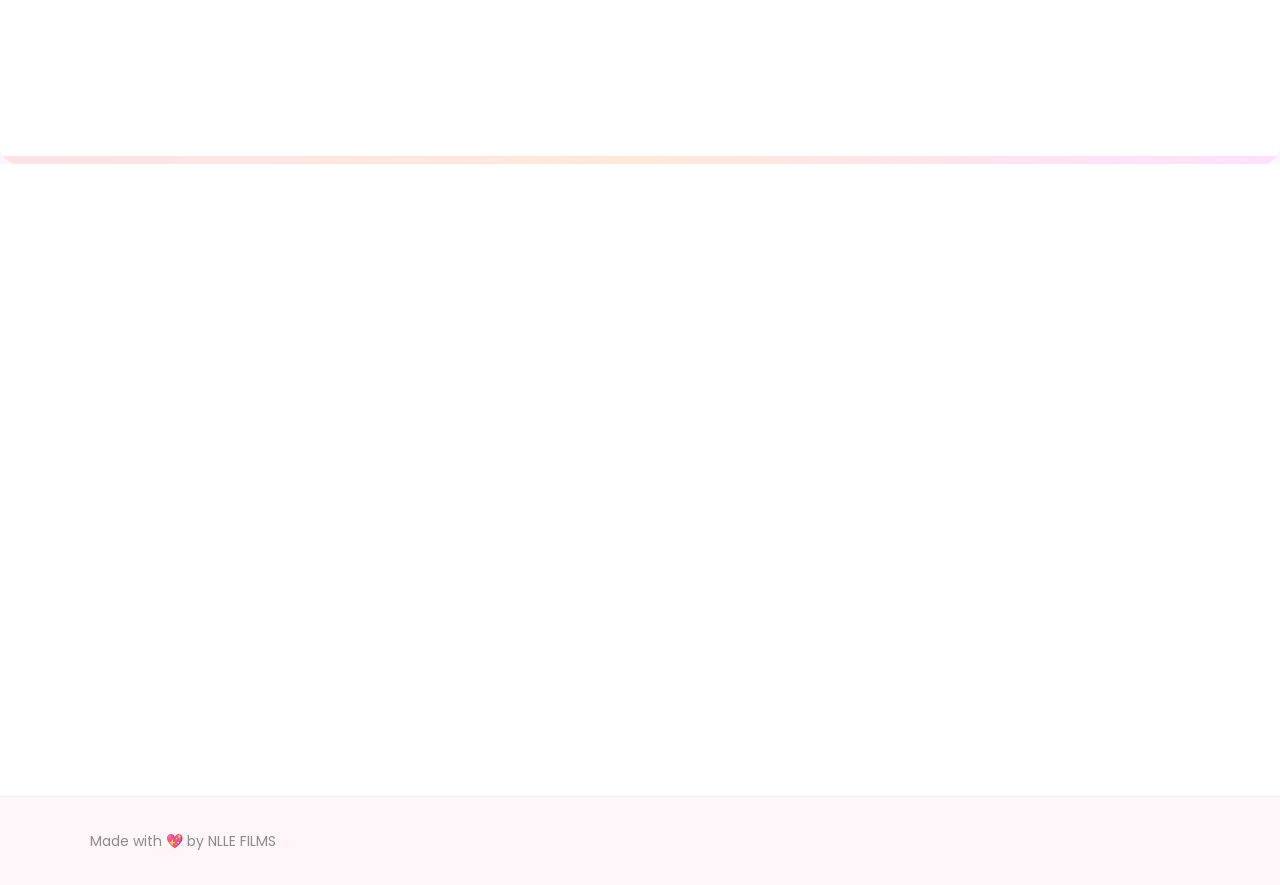
==== commit b88aab3e: "Update: replaced site logo" ====
--- a/index.html
+++ b/index.html
@@ -21,7 +21,7 @@
     <div class="container nav-inner">
       <div class="brand">
         <a href="#home" class="brand-link">
-          <img src="photos/logo.jpg" alt="logo" class="logo" />
+          <img src="optimized/logo.webp" alt="logo" class="logo" />
           <div class="brand-text">
             <span class="event-name">JACINTH XVIII</span>
             <small class="event-sub">March 21, 2026 · 4:00 PM</small>
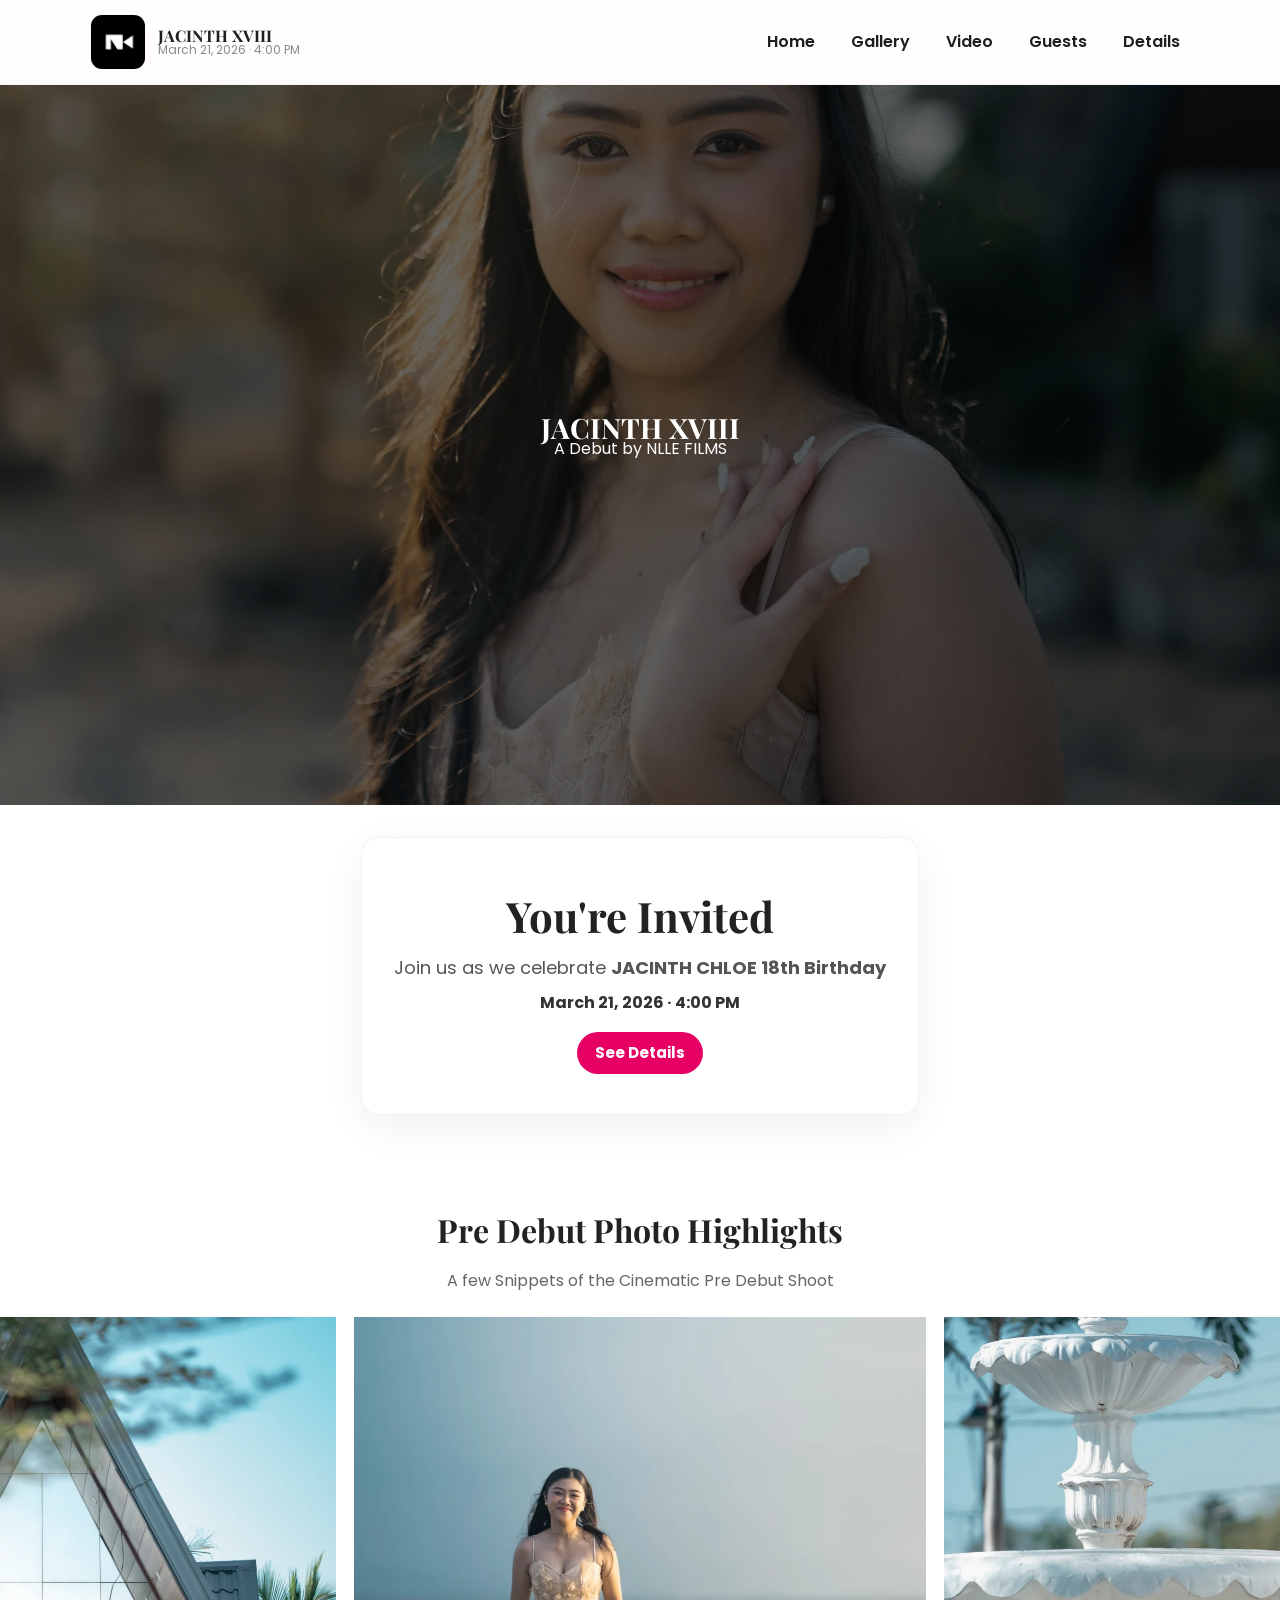
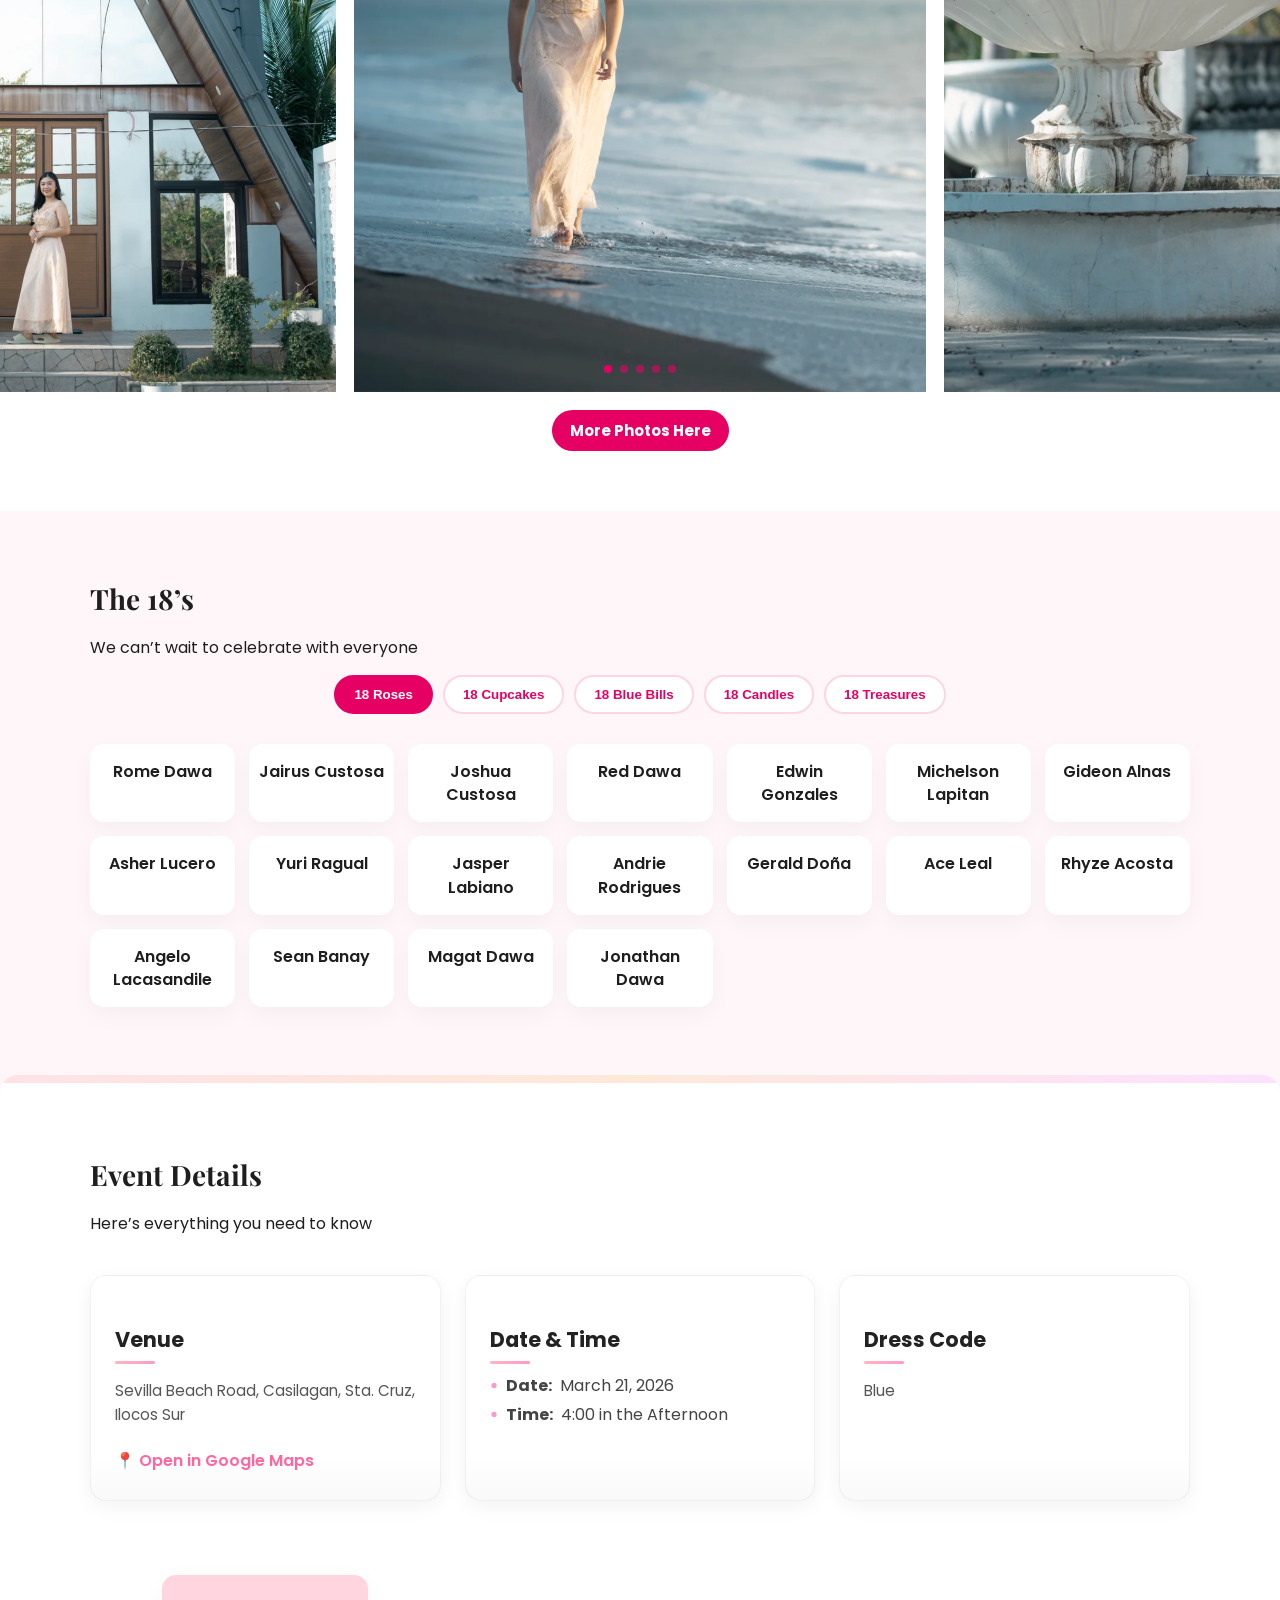
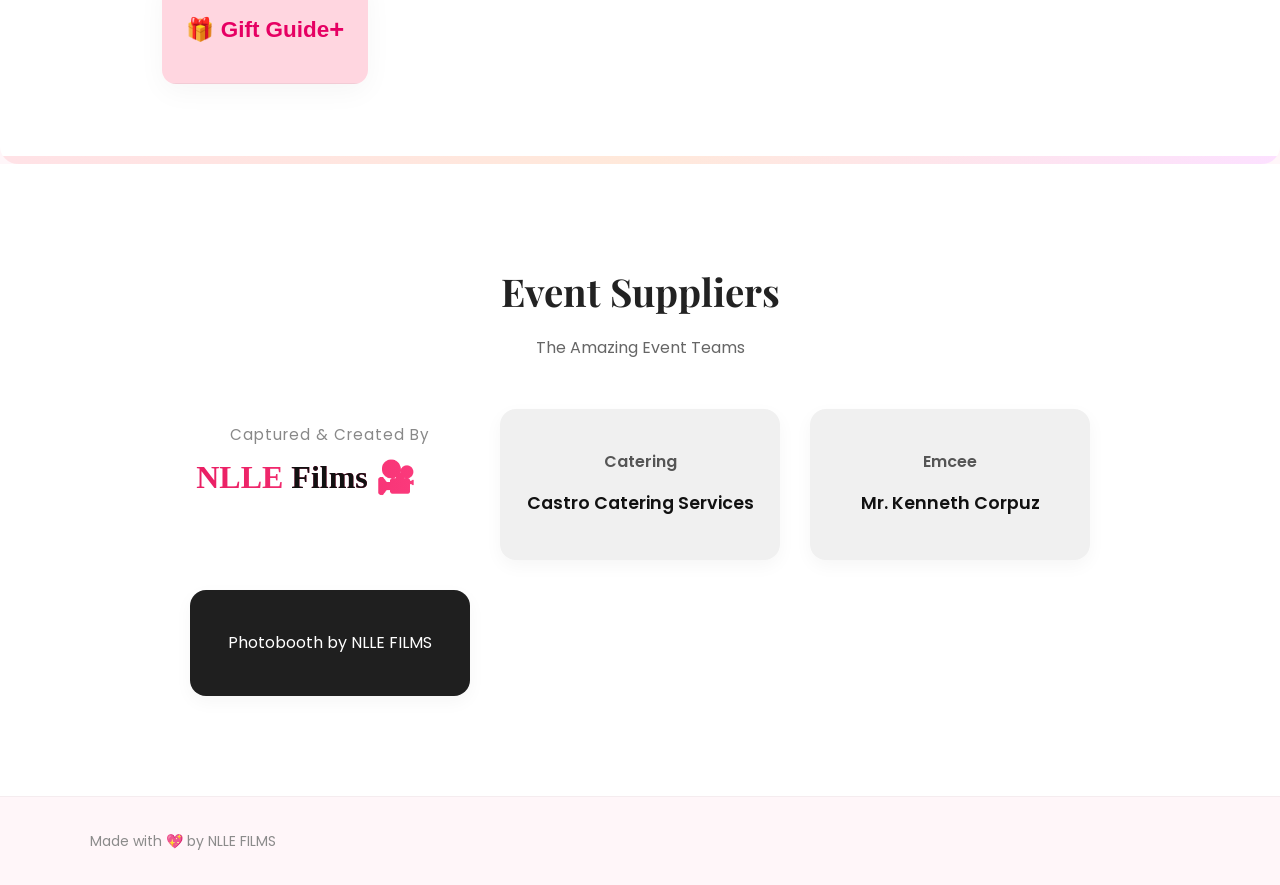
==== commit accf0b4d: "Initial commit" ====
--- a/index.html
+++ b/index.html
@@ -198,6 +198,7 @@
   <div class="guest-card">Eusebia Dawa</div>
   <div class="guest-card">Juliet Gonzales</div>
   <div class="guest-card">Sharon Dawa</div>
+  <div class="guest-card">Elaiza Gonzales</div>
   <div class="guest-card">Eulaine Dawa</div>
   <div class="guest-card">Yen Gonzales</div>
   <div class="guest-card">Kaycee Rodriguez</div>
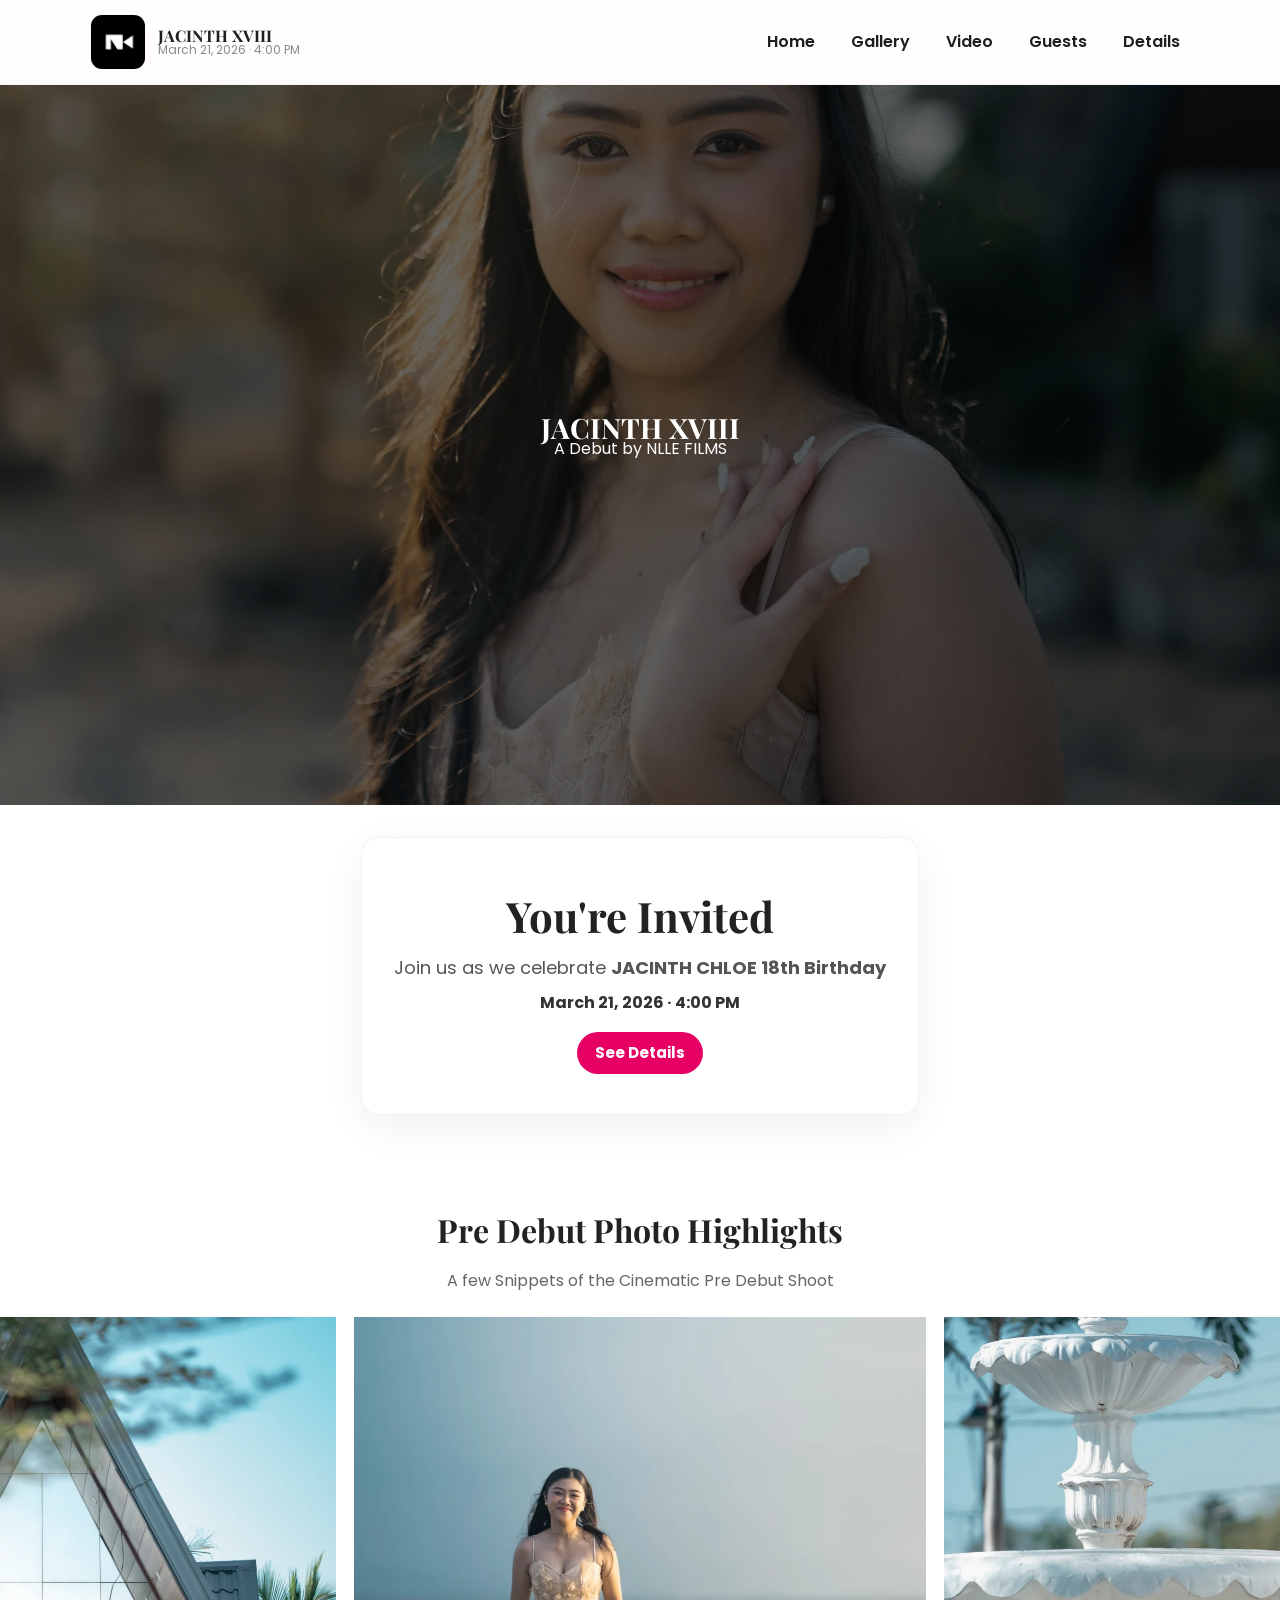
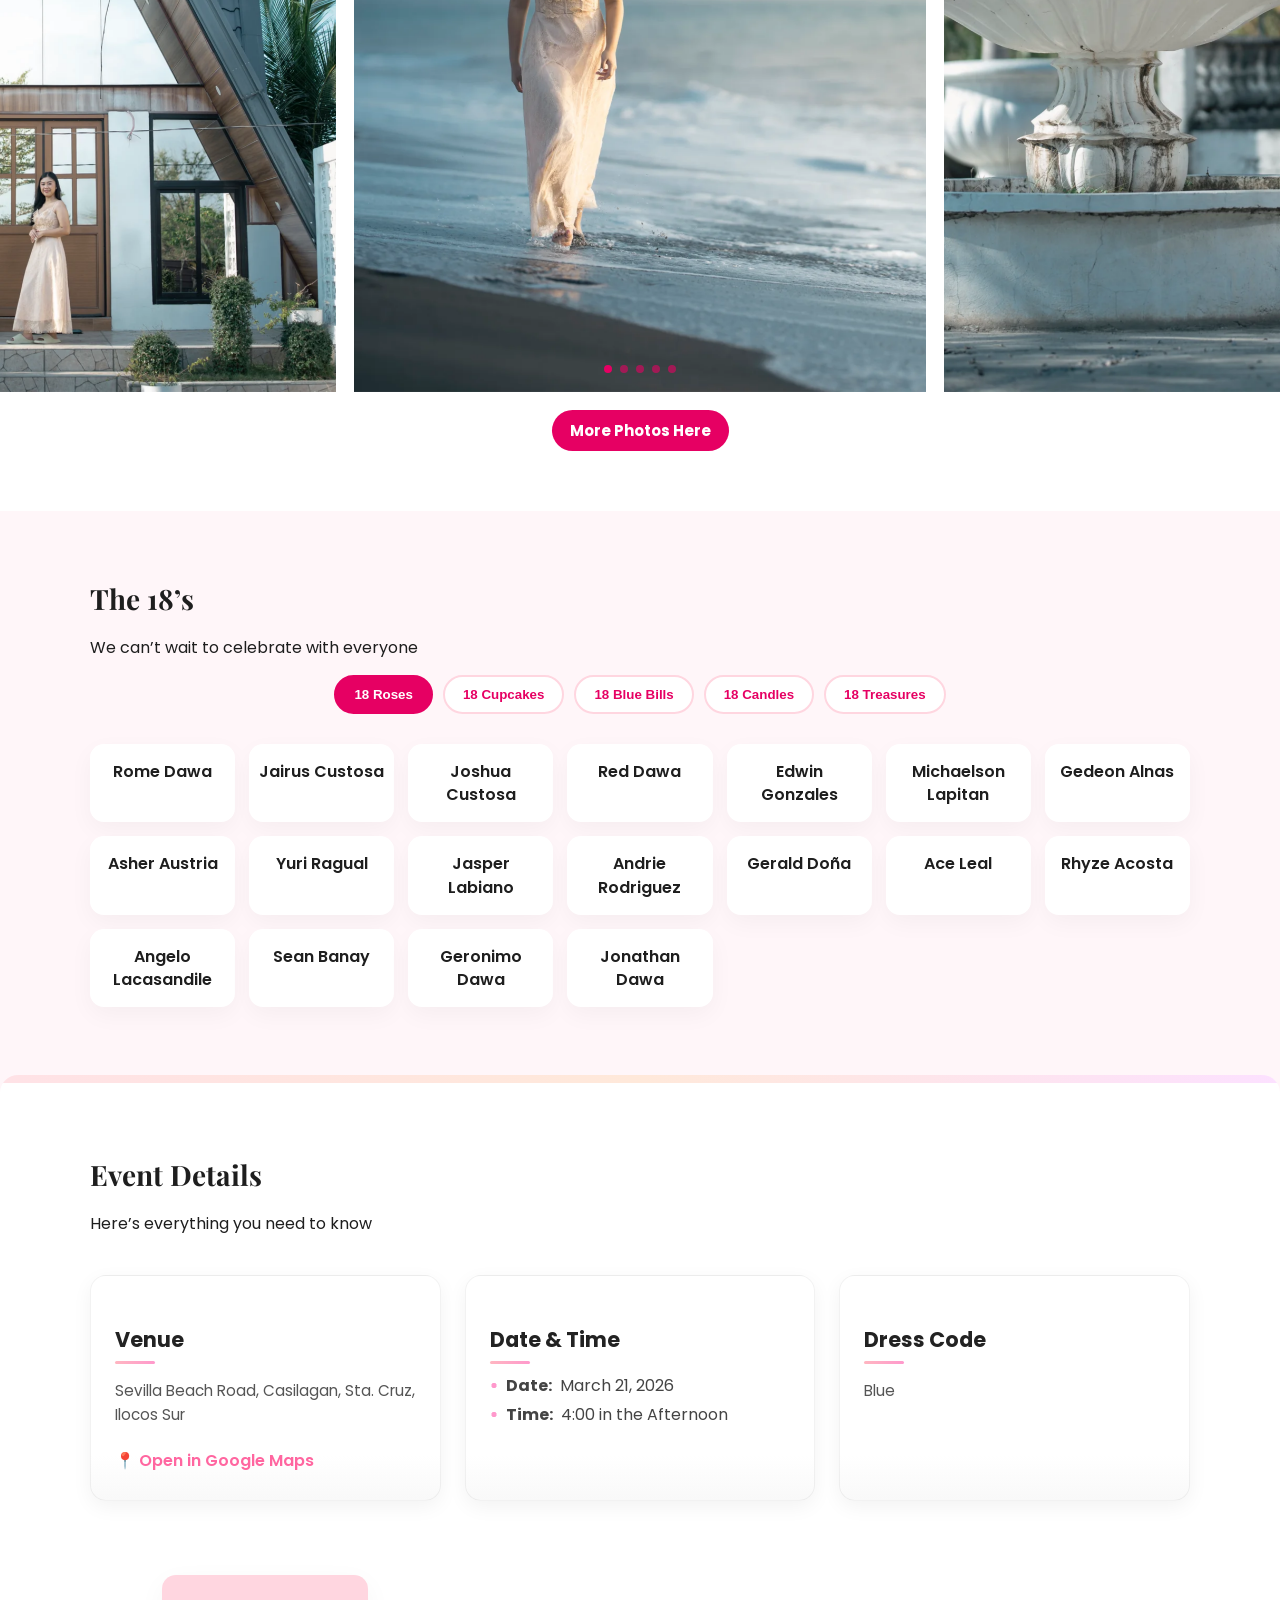
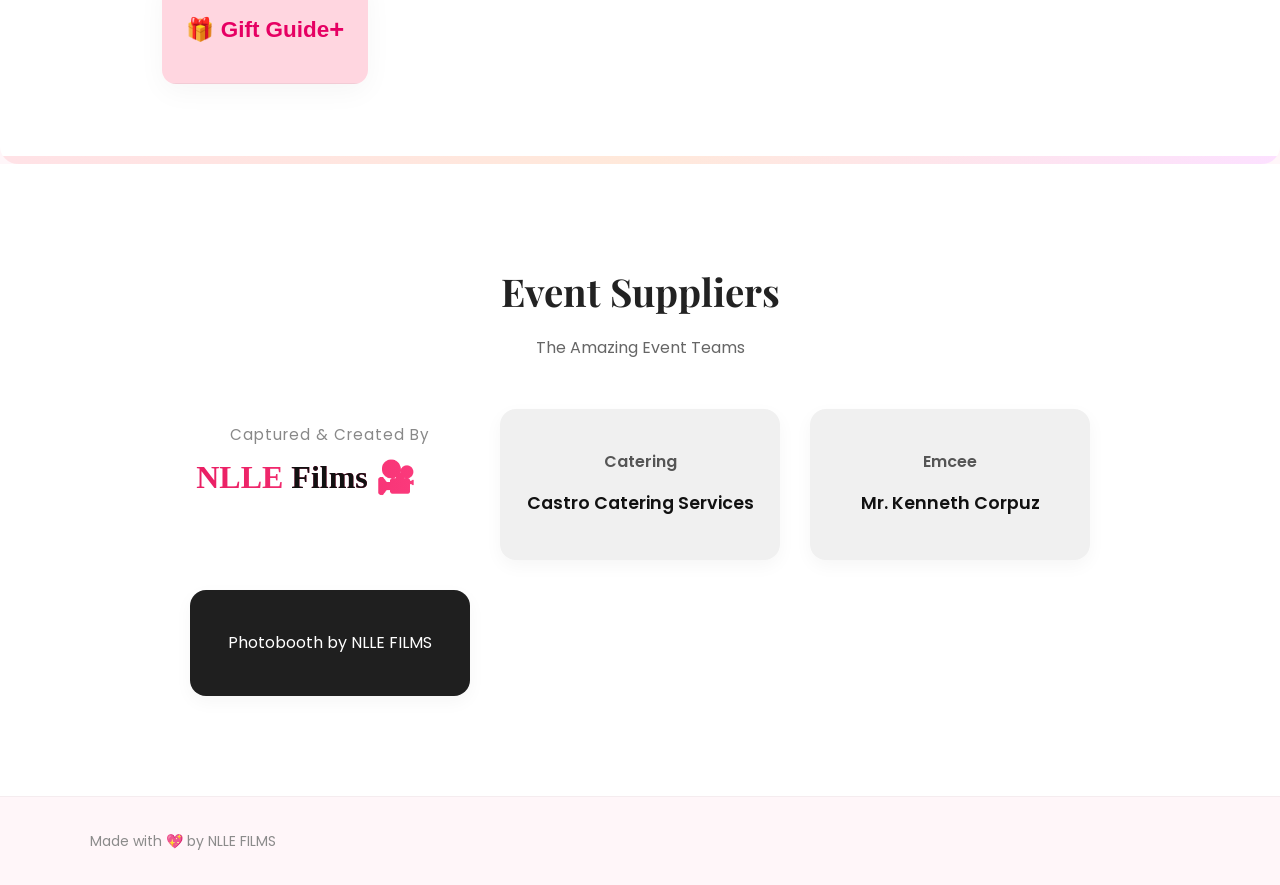
==== commit 09f6bdbb: "Initial commit" ====
--- a/index.html
+++ b/index.html
@@ -126,29 +126,29 @@
         <div class="guest-card">Joshua Custosa</div>
         <div class="guest-card">Red Dawa</div>
         <div class="guest-card">Edwin Gonzales</div>
-        <div class="guest-card">Michelson Lapitan</div>
-        <div class="guest-card">Gideon Alnas</div>
-        <div class="guest-card">Asher Lucero</div>
+        <div class="guest-card">Michaelson Lapitan</div>
+        <div class="guest-card">Gedeon Alnas</div>
+        <div class="guest-card">Asher Austria</div>
         <div class="guest-card">Yuri Ragual</div>
         <div class="guest-card">Jasper Labiano</div>
-        <div class="guest-card">Andrie Rodrigues</div>
+        <div class="guest-card">Andrie Rodriguez</div>
         <div class="guest-card">Gerald Doña</div>
         <div class="guest-card">Ace Leal</div>
         <div class="guest-card">Rhyze Acosta</div>
         <div class="guest-card">Angelo Lacasandile</div>
         <div class="guest-card">Sean Banay</div>
-        <div class="guest-card">Magat Dawa</div>
+        <div class="guest-card">Geronimo Dawa</div>
         <div class="guest-card">Jonathan Dawa</div>
       </div>
 
       <!-- Cupcakes -->
 <div class="guest-grid" id="cupcakes">
   <div class="guest-card">Keisha Burgos</div>
-  <div class="guest-card">Michael Lapitan</div>
+  <div class="guest-card">Michae Lapitan</div>
   <div class="guest-card">Nadia Agbulos</div>
   <div class="guest-card">Elechtra Dawa</div>
-  <div class="guest-card">Iznayra Habon</div>
-  <div class="guest-card">Hanna Ragas</div>
+  <div class="guest-card">Iznyra Habon</div>
+  <div class="guest-card">Hanna Ragasa</div>
   <div class="guest-card">Humphrey Torres</div>
   <div class="guest-card">Alison Bulan</div>
   <div class="guest-card">Abby Lanipa</div>
@@ -161,6 +161,7 @@
   <div class="guest-card">Maylene Buhatin</div>
   <div class="guest-card">John Michael Jandoc</div>
   <div class="guest-card">Robert Quining</div>
+  <div class="guest-card">Glaiza Sayagaduro</div>
 </div>
 
 <!-- Blue Bill -->
@@ -176,8 +177,8 @@
   <div class="guest-card">Naveed Warraich</div>
   <div class="guest-card">Lelaine Lapitan</div>
   <div class="guest-card">Susan Laquindanum</div>
-  <div class="guest-card">Emely Avilla</div>
-  <div class="guest-card">Ethel Turgano</div>
+  <div class="guest-card">Emely Avila</div>
+  <div class="guest-card">Ethel Tunac</div>
   <div class="guest-card">Roniel Lacap</div>
   <div class="guest-card">Cherry Ann Sevilla</div>
   <div class="guest-card">Aze Valdez</div>
@@ -191,6 +192,10 @@
   <div class="guest-card">Erica Joy Medina</div>
   <div class="guest-card">Jellyn Maasin</div>
   <div class="guest-card">Jeron Azures</div>
+  <div class="guest-card">Cherry Chong</div>
+  <div class="guest-card">Eunice Opinion Lim</div>
+  <div class="guest-card">Nelia & Rod Punzalan</div>
+  <div class="guest-card">Wilma Daowa</div>
 </div>
 
 <!-- 18 Candles -->
@@ -198,7 +203,10 @@
   <div class="guest-card">Eusebia Dawa</div>
   <div class="guest-card">Juliet Gonzales</div>
   <div class="guest-card">Sharon Dawa</div>
+<<<<<<< HEAD
   <div class="guest-card">Elaiza Gonzales</div>
+=======
+>>>>>>> b88aab3e64cb6c9977af60c62977f859208fe919
   <div class="guest-card">Eulaine Dawa</div>
   <div class="guest-card">Yen Gonzales</div>
   <div class="guest-card">Kaycee Rodriguez</div>
